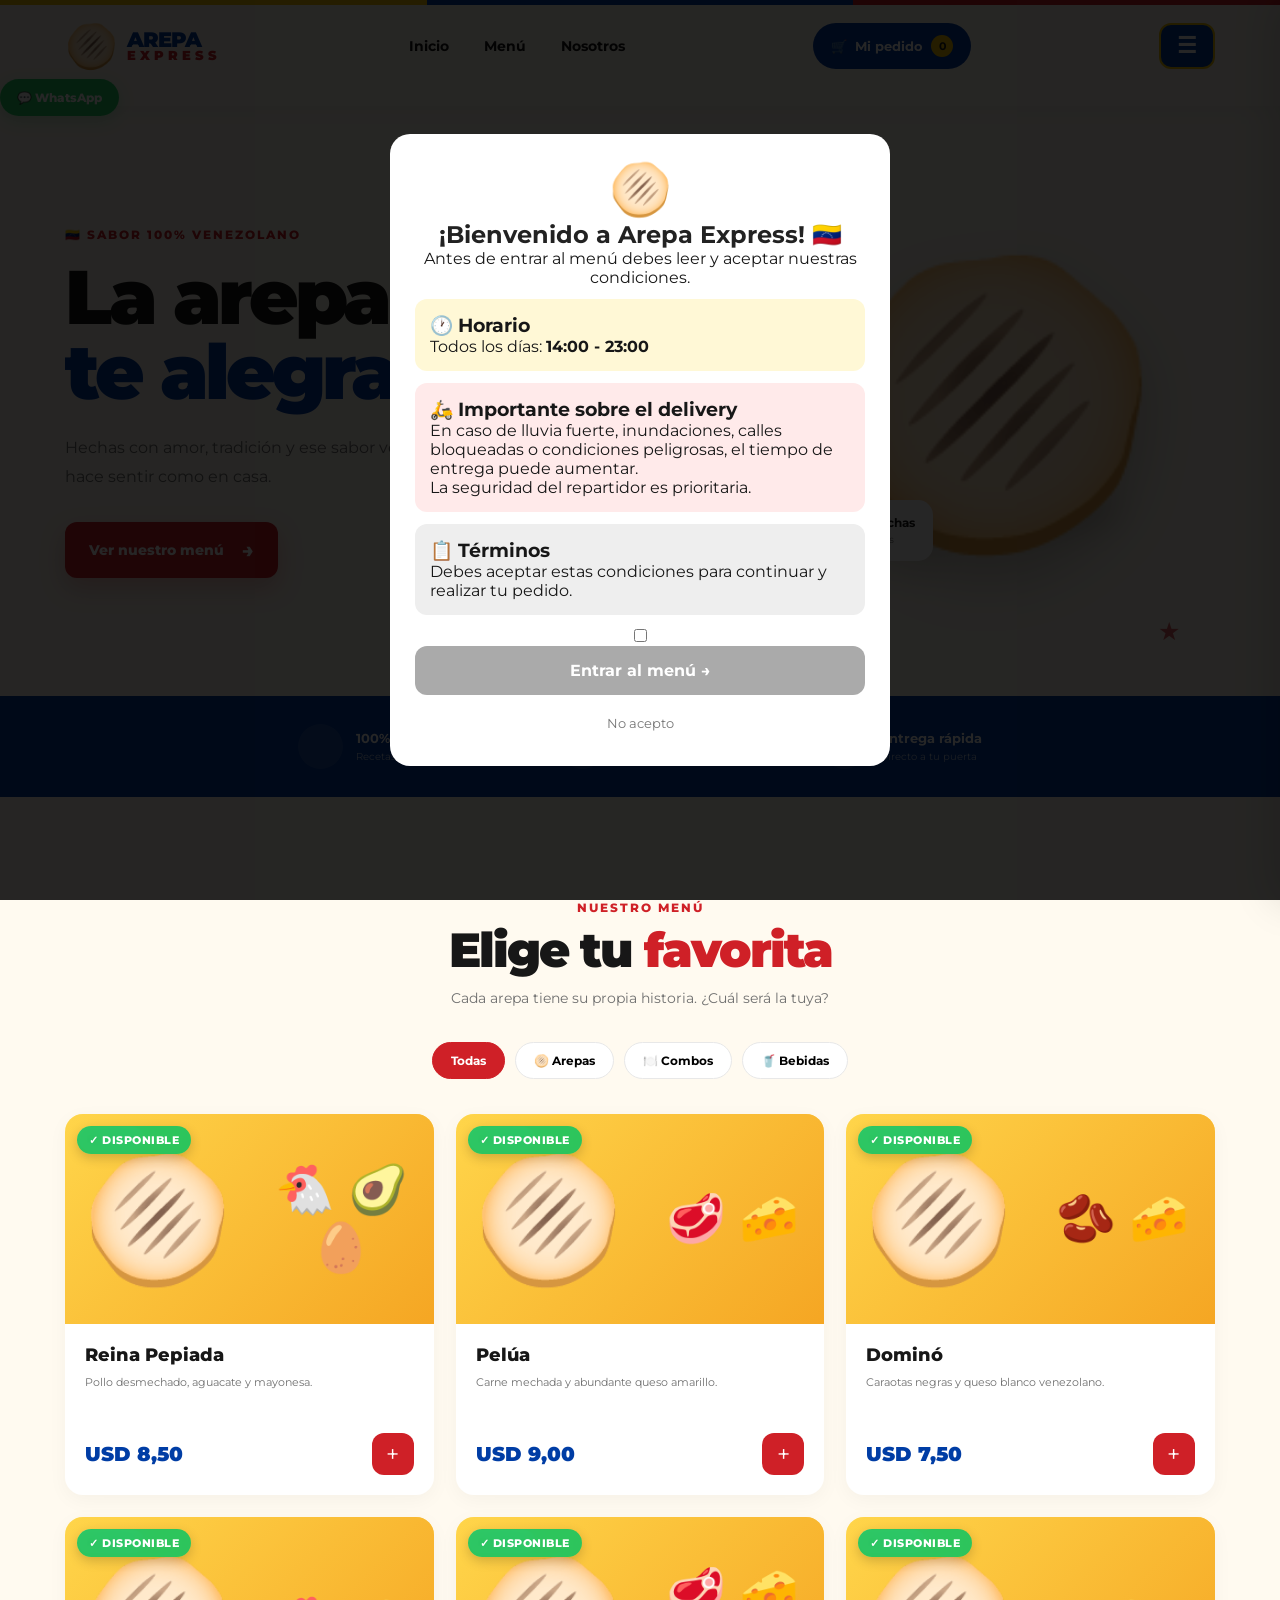
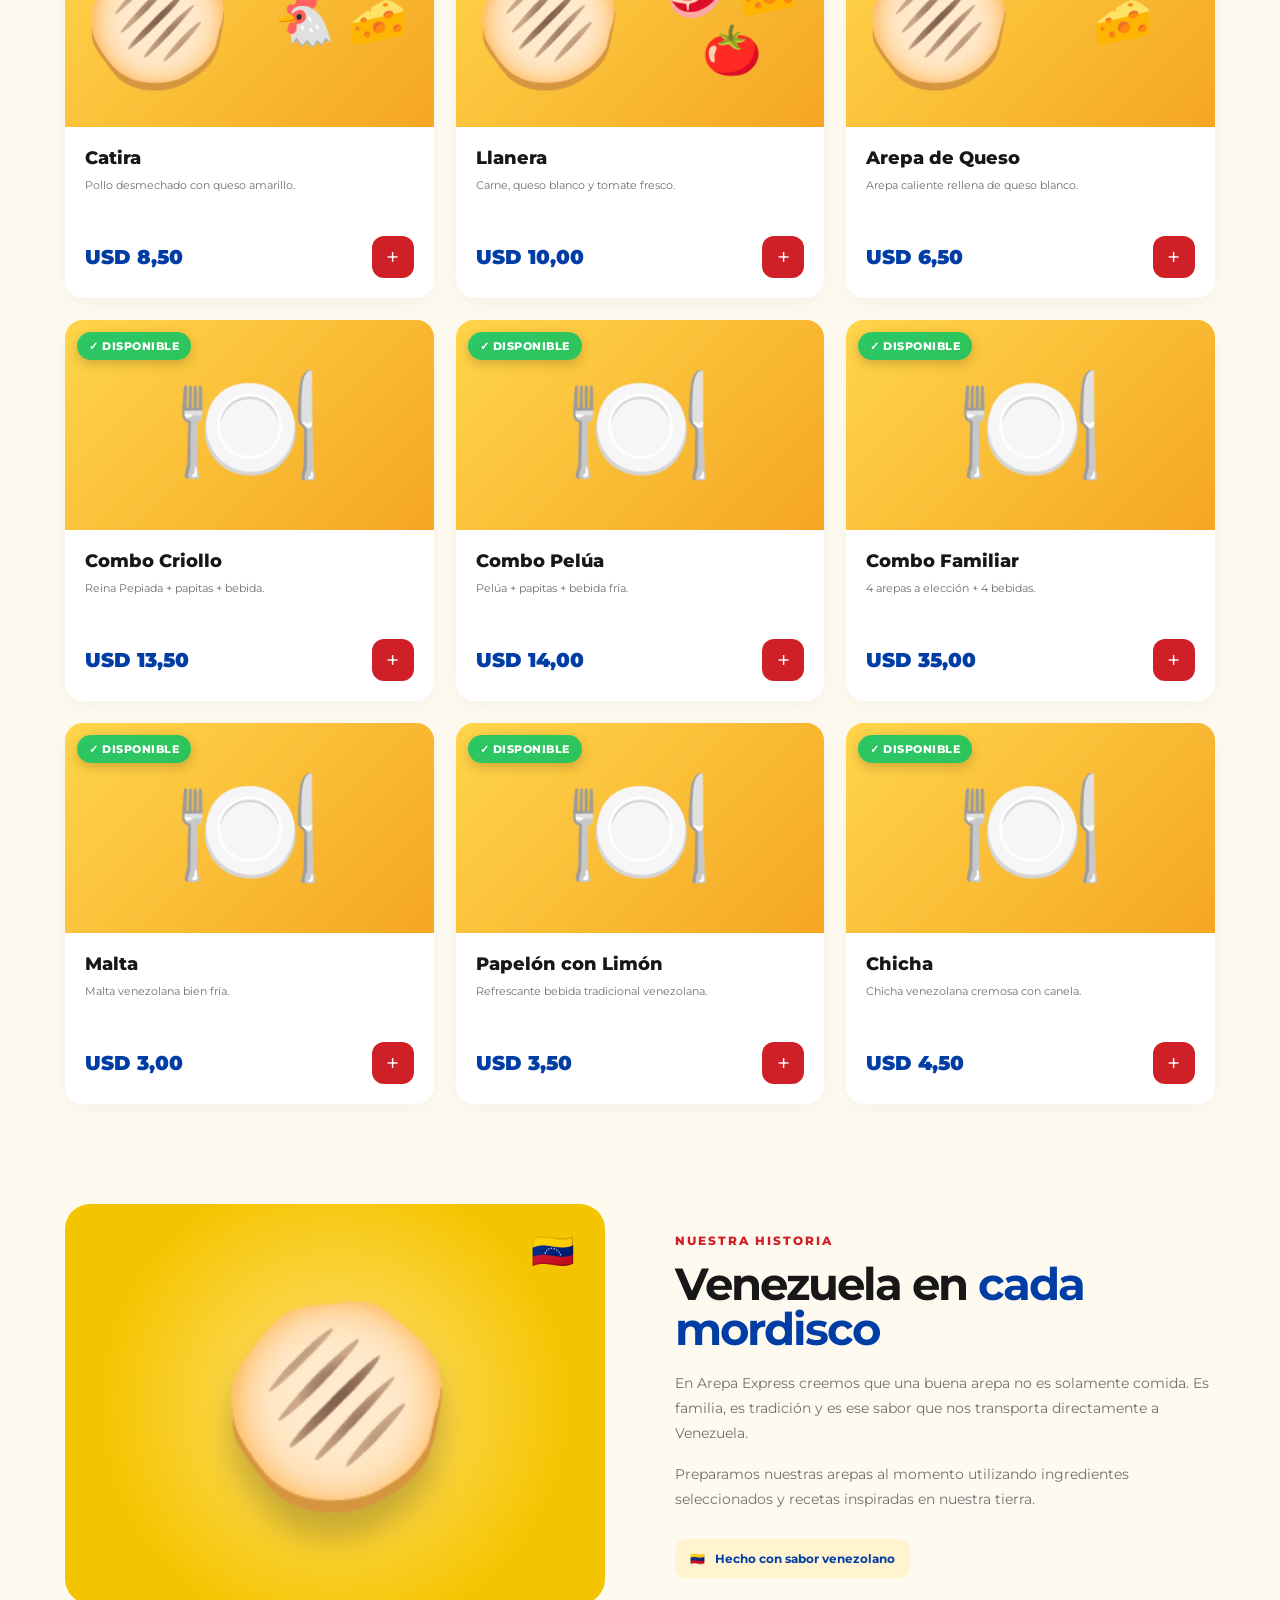
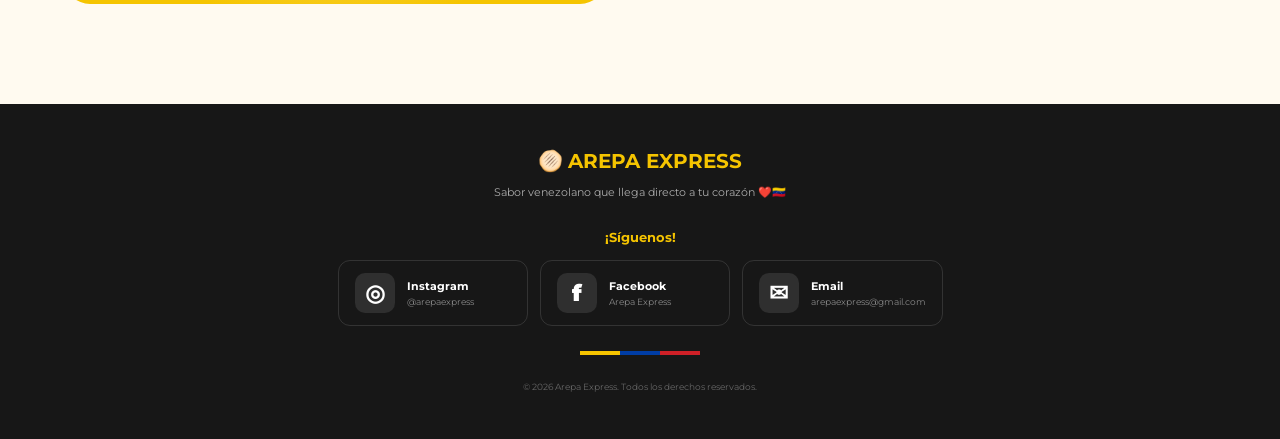
==== index.html @ 5d363986 "Add files via upload" ====
<!DOCTYPE html>
<html lang="es">
<head>
    <meta charset="UTF-8">
    <meta name="viewport" content="width=device-width, initial-scale=1.0">
    <meta name="description" content="Arepa Express - Sabor venezolano en cada mordisco">
    <title>Arepa Express | Sabor Venezolano</title>

    <link rel="preconnect" href="https://fonts.googleapis.com">
    <link rel="preconnect" href="https://fonts.gstatic.com" crossorigin>
    <link href="https://fonts.googleapis.com/css2?family=Montserrat:wght@400;500;600;700;800;900&display=swap" rel="stylesheet">

    <link rel="stylesheet" href="style.css">
</head>

<body>


<!-- AVISO INICIAL -->
<div id="termsOverlay" class="terms-overlay">

    <div class="terms-modal">

        <div class="terms-icon">🫓</div>

        <h2>¡Bienvenido a Arepa Express! 🇻🇪</h2>

        <p>
            Antes de entrar al menú debes leer y aceptar
            nuestras condiciones.
        </p>

        <div class="business-hours">
            <h3>🕐 Horario</h3>
            <p>Todos los días: <strong>14:00 - 23:00</strong></p>
        </div>

        <div class="delivery-warning">
            <h3>🛵 Importante sobre el delivery</h3>

            <p>
                En caso de lluvia fuerte, inundaciones,
                calles bloqueadas o condiciones peligrosas,
                el tiempo de entrega puede aumentar.
            </p>

            <p>
                La seguridad del repartidor es prioritaria.
            </p>
        </div>

        <div class="terms-box">
            <h3>📋 Términos</h3>

            <p>
                Debes aceptar estas condiciones para
                continuar y realizar tu pedido.
            </p>
        </div>

        <input
    type="checkbox"
    id="acceptTerms"
    onchange="activarEntrada()"
>

<button
    type="button"
    id="enterMenuButton"
    disabled
    onclick="entrarAlMenu()"
>
    Entrar al menú →
</button>

<button
    type="button"
    id="rejectTermsButton"
    onclick="noAceptar()"
>
    No acepto
</button>

    </div>

</div>


    <!-- ================= HEADER ================= -->
    <header class="header">

        <div class="flag-stripe">
            <span class="yellow"></span>
            <span class="blue"></span>
            <span class="red"></span>
        </div>

        <nav class="navbar">

            <a href="#" class="logo">
                <div class="logo-arepa">🫓</div>
                <div>
                    <span class="logo-main">AREPA</span>
                    <span class="logo-sub">EXPRESS</span>
                </div>
            </a>

            <div class="nav-links">
                <a href="#inicio">Inicio</a>
                <a href="#menu">Menú</a>
                <a href="#nosotros">Nosotros</a>
            </div>

            <button class="cart-button" id="openCart">
                🛒
                <span>Mi pedido</span>
                <b id="cartCount">0</b>
            </button>
            
            <!-- MINI MENÚ LATERAL SIN JAVASCRIPT -->

<input type="checkbox" id="activarMenu" class="activar-menu">

<label for="activarMenu" class="boton-menu-css">
    ☰
</label>

<label for="activarMenu" class="fondo-menu-css"></label>

<aside class="menu-lateral-css">

    <label for="activarMenu" class="cerrar-menu-css">
        ✕
    </label>

    <h2>Menú</h2>

    <a href="admin.html">administrador</a>
    <a href="#menu">Menú</a>
    <a href="#nosotros">Nosotros</a>

    <input type="checkbox" id="modoOscuro" class="checkbox-tema">

<label for="modoOscuro" class="boton-tema">
    <span class="texto-oscuro">🌙 Modo oscuro</span>
    <span class="texto-claro">☀️ Modo claro</span>
</label>

</aside>

        </nav>

        <a
    href="https://wa.me/584121234567"
    class="header-whatsapp"
    target="_blank"
    rel="noopener noreferrer"
    aria-label="WhatsApp de Arepa Express"
>
    💬 WhatsApp
</a>
    </header>


    <!-- ================= HERO ================= -->
    <main>

        <section class="hero" id="inicio">

            <div class="hero-decoration star-one">★</div>
            <div class="hero-decoration star-two">★</div>

            <div class="hero-content">

                <span class="hero-tag">🇻🇪 SABOR 100% VENEZOLANO</span>

                <h1>
                    La arepa que
                    <span>te alegra el día</span>
                </h1>

                <p>
                    Hechas con amor, tradición y ese sabor venezolano
                    que nos hace sentir como en casa.
                </p>

                <a href="#menu" class="primary-button">
                    Ver nuestro menú
                    <span>→</span>
                </a>

            </div>

            <div class="hero-arepa">
                <div class="arepa-shadow"></div>
                <div class="big-arepa">🫓</div>

                <div class="floating-card">
                    <span>🔥</span>
                    <div>
                        <strong>Recién hechas</strong>
                        <small>Todos los días</small>
                    </div>
                </div>
            </div>

        </section>


        <!-- ================= FEATURES ================= -->
        <section class="features">

            <div class="feature">
                <div class="feature-icon"></div>
                <div>
                    <strong>100% Venezolanas</strong>
                    <span>Recetas tradicionales</span>
                </div>
            </div>

            <div class="feature">
                <div class="feature-icon">🔥</div>
                <div>
                    <strong>Siempre frescas</strong>
                    <span>Preparadas al momento</span>
                </div>
            </div>

            <div class="feature">
                <div class="feature-icon">🚀</div>
                <div>
                    <strong>Entrega rápida</strong>
                    <span>Directo a tu puerta</span>
                </div>
            </div>

        </section>


        <!-- ================= MENU ================= -->
        <section class="menu-section" id="menu">

            <div class="section-heading">

                <span class="section-tag">NUESTRO MENÚ</span>

                <h2>
                    Elige tu
                    <span>favorita</span>
                </h2>

                <p>
                    Cada arepa tiene su propia historia.
                    ¿Cuál será la tuya?
                </p>

            </div>

            <div class="category-buttons">
                <button class="category active" data-category="todos">
                    Todas
                </button>

                <button class="category" data-category="arepas">
                    🫓 Arepas
                </button>

                <button class="category" data-category="combos">
                    🍽️ Combos
                </button>

                <button class="category" data-category="bebidas">
                    🥤 Bebidas
                </button>
            </div>

            <div class="products-grid" id="productsGrid">
                <!-- Los productos se generan desde JavaScript -->
            </div>

        </section>


        <!-- ================= NOSOTROS ================= -->
        <section class="about" id="nosotros">

            <div class="about-image">
                <div class="about-emoji">🫓</div>
            </div>

            <div class="about-content">

                <span class="section-tag">NUESTRA HISTORIA</span>

                <h2>
                    Venezuela en
                    <span>cada mordisco</span>
                </h2>

                <p>
                    En Arepa Express creemos que una buena arepa no es
                    solamente comida. Es familia, es tradición y es ese
                    sabor que nos transporta directamente a Venezuela.
                </p>

                <p>
                    Preparamos nuestras arepas al momento utilizando
                    ingredientes seleccionados y recetas inspiradas
                    en nuestra tierra.
                </p>

                <div class="venezuela-badge">
                    🇻🇪
                    <strong>Hecho con sabor venezolano</strong>
                </div>

            </div>

        </section>

    </main>


    <!-- ================= CART OVERLAY ================= -->
    <div class="cart-overlay" id="cartOverlay"></div>

    <!-- ================= CART ================= -->
    <aside class="cart" id="cart">

        <div class="cart-header">

            <div>
                <span class="cart-small">TU PEDIDO</span>
                <h3>Mi carrito 🛒</h3>
            </div>

            <button id="closeCart" class="close-cart">×</button>

        </div>

        <div class="cart-items" id="cartItems">

            <div class="empty-cart">
                <div>🫓</div>
                <h4>Tu carrito está vacío</h4>
                <p>¡Agrega una deliciosa arepa!</p>
            </div>

        </div>

        <div class="cart-footer">

            <div class="subtotal">
                <span>Subtotal</span>
                <strong id="cartTotal">$0.00</strong>
            </div>

            <div class="delivery-note">
                🚴 El costo de delivery se calcula al confirmar el pedido.
            </div>

            <button class="checkout-button" id="checkoutButton">
                Pedir por WhatsApp
                <span>→</span>
            </button>

        </div>

    </aside>


    <!-- ================= CHECKOUT MODAL ================= -->
    <div class="modal-overlay" id="checkoutModal">

        <div class="checkout-modal">

            <button class="modal-close" id="closeModal">×</button>

            <div class="modal-header">
                <span>🇻🇪</span>
                <h3>Finalizar pedido</h3>
                <p>Cuéntanos dónde llevar tus arepas</p>
            </div>

            <form id="checkoutForm">

                <label for="customerName">
                    Nombre
                </label>

                <input
                    type="text"
                    id="customerName"
                    placeholder="Tu nombre"
                    required
                >

                <label for="customerPhone">
                    Teléfono
                </label>

                <input
                    type="tel"
                    id="customerPhone"
                    placeholder="Ej: 0412 123 4567"
                    required
                >

                <label for="customerAddress">
                    Dirección
                </label>

                <textarea
                    id="customerAddress"
                    placeholder="Dirección de entrega"
                    rows="3"
                    required
                ></textarea>

                <label for="paymentMethod">
                    Método de pago
                </label>

                <select id="paymentMethod" required>
                    <option value="">Selecciona una opción</option>
                    <option value="Efectivo">💵 Efectivo</option>
                    <option value="Transferencia">🏦 Transferencia</option>
                    <option value="Pago móvil">📱 Pago móvil</option>
                </select>

                <div class="checkout-total">
                    <span>Total del pedido</span>
                    <strong id="modalTotal">$0.00</strong>
                </div>

                <button type="submit" class="confirm-button">
                    Confirmar pedido por WhatsApp
                    <span>✓</span>
                </button>

            </form>

        </div>

    </div>

<!-- ================= FOOTER ================= -->
<footer>

    <div class="footer-logo">
        🫓 <strong>AREPA EXPRESS</strong>
    </div>

    <p>
        Sabor venezolano que llega directo a tu corazón ❤️🇻🇪
    </p>


    <!-- REDES SOCIALES -->
    <div class="social-section">

        <h4>¡Síguenos!</h4>

        <div class="social-links">

            <!-- Instagram -->
            <a
                href="https://www.instagram.com/arepaexpress"
                target="_blank"
                rel="noopener noreferrer"
                class="social instagram"
                aria-label="Instagram de Arepa Express"
            >
                <span>◎</span>
                <div>
                    <strong>Instagram</strong>
                    <small>@arepaexpress</small>
                </div>
            </a>


            <!-- Facebook -->
            <a
                href="https://www.facebook.com/arepaexpress"
                target="_blank"
                rel="noopener noreferrer"
                class="social facebook"
                aria-label="Facebook de Arepa Express"
            >
                <span>f</span>
                <div>
                    <strong>Facebook</strong>
                    <small>Arepa Express</small>
                </div>
            </a>


            <!-- Gmail -->
            <a
                href="mailto:arepaexpress@gmail.com"
                class="social gmail"
                aria-label="Enviar correo a Arepa Express"
            >
                <span>✉</span>
                <div>
                    <strong>Email</strong>
                    <small>arepaexpress@gmail.com</small>
                </div>
            </a>

        </div>

    </div>


    <div class="footer-flag">
        <span></span>
        <span></span>
        <span></span>
    </div>

    <small>
        © 2026 Arepa Express. Todos los derechos reservados.
    </small>

</footer>
    


    <script src="script.js"></script>


    <!-- ================= MENSAJE DE GRACIAS ================= -->

<div class="thank-you-overlay" id="thankYouOverlay">

    <div class="thank-you-card">

        <div class="thank-you-flag">
            <span></span>
            <span></span>
            <span></span>
        </div>

        <div class="thank-you-arepa">
            🫓
        </div>

        <div class="thank-you-emoji">
            🇻🇪
        </div>

        <h2>
            ¡Gracias por tu compra!
        </h2>

        <p class="thank-you-main">
            Tu pedido de <strong>Arepa Express</strong>
            ha sido recibido.
        </p>

        <p class="thank-you-vzla">
            ❤️ ¡Disfruta el auténtico
            <strong>sabor venezolano</strong>! 💛💙❤️
        </p>

        <div class="thank-you-message">
            Hecho con cariño, tradición<br>
            y mucho sabor venezolano.
        </div>

        <button
            class="thank-you-button"
            id="closeThankYou"
        >
            ¡Buen provecho! 🫓
        </button>

    </div>

</div>

</body>
</html>
---- style.css ----
/* =========================================
   AREPA EXPRESS
   ESTILO VENEZOLANO
========================================= */

:root {
    --yellow: #f5c400;
    --yellow-light: #ffe27a;
    --blue: #003da5;
    --blue-dark: #00266d;
    --red: #cf2027;
    --cream: #fffaf0;
    --white: #ffffff;
    --dark: #171717;
    --gray: #707070;
    --light-gray: #f5f5f5;
    --border: #e8e8e8;
    --shadow: 0 15px 40px rgba(0, 0, 0, 0.09);
    --radius: 18px;
}


/* =========================================
   RESET
========================================= */

* {
    margin: 0;
    padding: 0;
    box-sizing: border-box;
}

html {
    scroll-behavior: smooth;
}

body {
    font-family: "Montserrat", sans-serif;
    background: var(--cream);
    color: var(--dark);
    overflow-x: hidden;
}

button,
input,
textarea,
select {
    font-family: inherit;
}

button {
    cursor: pointer;
}

a {
    text-decoration: none;
    color: inherit;
}


/* =========================================
   FLAG STRIPE
========================================= */

.flag-stripe {
    height: 5px;
    display: flex;
}

.flag-stripe span {
    flex: 1;
}

.flag-stripe .yellow {
    background: var(--yellow);
}

.flag-stripe .blue {
    background: var(--blue);
}

.flag-stripe .red {
    background: var(--red);
}


/* =========================================
   HEADER
========================================= */

.header {
    background: rgba(255, 250, 240, 0.97);
    position: sticky;
    top: 0;
    z-index: 100;
    box-shadow: 0 3px 20px rgba(0, 0, 0, 0.05);
}

.navbar {
    max-width: 1200px;
    height: 82px;
    margin: auto;
    padding: 0 25px;

    display: flex;
    align-items: center;
    justify-content: space-between;
}

.logo {
    display: flex;
    align-items: center;
    gap: 10px;
}

.logo-arepa {
    font-size: 42px;
}

.logo-main,
.logo-sub {
    display: block;
    line-height: 0.9;
}

.logo-main {
    font-size: 21px;
    font-weight: 900;
    color: var(--blue);
    letter-spacing: -1px;
}

.logo-sub {
    font-size: 13px;
    font-weight: 900;
    color: var(--red);
    letter-spacing: 4px;
}

.nav-links {
    display: flex;
    gap: 35px;
    font-size: 14px;
    font-weight: 700;
}

.nav-links a {
    transition: 0.2s;
}

.nav-links a:hover {
    color: var(--red);
}

.cart-button {
    border: none;
    background: var(--blue);
    color: white;

    display: flex;
    align-items: center;
    gap: 8px;

    padding: 12px 18px;
    border-radius: 50px;

    font-weight: 700;
    font-size: 13px;

    transition: 0.2s;
}

.cart-button:hover {
    background: var(--blue-dark);
    transform: translateY(-2px);
}

.cart-button b {
    background: var(--yellow);
    color: var(--dark);

    width: 22px;
    height: 22px;

    display: grid;
    place-items: center;

    border-radius: 50%;
    font-size: 11px;
}


/* =========================================
   HERO
========================================= */

.hero {
    min-height: 570px;
    max-width: 1200px;
    margin: auto;
    padding: 70px 25px;

    display: flex;
    align-items: center;
    justify-content: space-between;

    position: relative;
}

.hero-content {
    max-width: 580px;
    z-index: 2;
}

.hero-tag,
.section-tag {
    color: var(--red);
    font-weight: 800;
    font-size: 12px;
    letter-spacing: 2px;
}

.hero h1 {
    margin-top: 17px;

    font-size: clamp(45px, 6vw, 76px);
    line-height: 0.98;
    letter-spacing: -4px;
    font-weight: 900;
}

.hero h1 span {
    color: var(--blue);
    display: block;
}

.hero p {
    max-width: 500px;
    margin: 25px 0 30px;

    color: var(--gray);
    line-height: 1.8;
    font-size: 16px;
}

.primary-button {
    display: inline-flex;
    align-items: center;
    gap: 18px;

    background: var(--red);
    color: white;

    padding: 16px 24px;
    border-radius: 12px;

    font-weight: 800;
    font-size: 14px;

    box-shadow: 0 10px 25px rgba(207, 32, 39, 0.25);

    transition: 0.25s;
}

.primary-button:hover {
    transform: translateY(-3px);
}

.primary-button span {
    font-size: 20px;
}


/* Hero arepa */

.hero-arepa {
    width: 450px;
    height: 450px;

    display: grid;
    place-items: center;

    position: relative;
}

.big-arepa {
    font-size: 270px;
    filter: drop-shadow(0 25px 25px rgba(0, 0, 0, 0.18));
    animation: float 4s ease-in-out infinite;
}

.arepa-shadow {
    width: 260px;
    height: 40px;

    background: rgba(0, 0, 0, 0.15);
    filter: blur(15px);
    border-radius: 50%;

    position: absolute;
    bottom: 95px;
}

.floating-card {
    position: absolute;
    bottom: 65px;
    left: 0;

    background: white;
    padding: 15px 18px;

    display: flex;
    align-items: center;
    gap: 10px;

    border-radius: 15px;
    box-shadow: var(--shadow);
}

.floating-card > span {
    font-size: 25px;
}

.floating-card strong,
.floating-card small {
    display: block;
}

.floating-card strong {
    font-size: 12px;
}

.floating-card small {
    margin-top: 3px;
    color: var(--gray);
    font-size: 10px;
}

.hero-decoration {
    position: absolute;
    color: var(--yellow);
    font-size: 40px;
    opacity: 0.7;
}

.star-one {
    top: 50px;
    right: 40%;
}

.star-two {
    bottom: 50px;
    right: 5%;
    color: var(--red);
    font-size: 25px;
}

@keyframes float {
    0%, 100% {
        transform: translateY(0) rotate(-3deg);
    }

    50% {
        transform: translateY(-15px) rotate(3deg);
    }
}


/* =========================================
   FEATURES
========================================= */

.features {
    background: var(--blue);
    color: white;

    display: flex;
    justify-content: center;
    gap: 80px;

    padding: 28px 25px;
}

.feature {
    display: flex;
    align-items: center;
    gap: 13px;
}

.feature-icon {
    width: 45px;
    height: 45px;

    display: grid;
    place-items: center;

    background: rgba(255, 255, 255, 0.12);
    border-radius: 50%;

    font-size: 21px;
}

.feature strong,
.feature span {
    display: block;
}

.feature strong {
    font-size: 13px;
}

.feature span {
    font-size: 10px;
    margin-top: 4px;
    opacity: 0.7;
}


/* =========================================
   MENU
========================================= */

.menu-section {
    max-width: 1200px;
    margin: auto;
    padding: 100px 25px;
}

.section-heading {
    text-align: center;
    margin-bottom: 35px;
}

.section-heading h2 {
    margin-top: 10px;

    font-size: 48px;
    line-height: 1;
    letter-spacing: -2px;
    font-weight: 900;
}

.section-heading h2 span {
    color: var(--red);
}

.section-heading p {
    color: var(--gray);
    font-size: 14px;
    margin-top: 15px;
}

.category-buttons {
    display: flex;
    justify-content: center;
    gap: 10px;
    margin-bottom: 35px;
    flex-wrap: wrap;
}

.category {
    background: white;
    border: 1px solid var(--border);

    padding: 10px 18px;
    border-radius: 50px;

    font-size: 12px;
    font-weight: 700;

    transition: 0.2s;
}

.category:hover,
.category.active {
    background: var(--red);
    color: white;
    border-color: var(--red);
}


/* =========================================
   PRODUCTS
========================================= */

.products-grid {
    display: grid;
    grid-template-columns: repeat(3, 1fr);
    gap: 22px;
}

.product-card {
    background: white;
    border-radius: var(--radius);
    overflow: hidden;

    box-shadow: 0 5px 20px rgba(0, 0, 0, 0.04);

    transition: 0.25s;
}

.product-card:hover {
    transform: translateY(-5px);
    box-shadow: var(--shadow);
}

.product-image {
    height: 210px;

    background: linear-gradient(
        135deg,
        #fff0b0,
        #f7c92d
    );

    display: grid;
    place-items: center;

    position: relative;
}

.product-image .food-emoji {
    font-size: 115px;
    filter: drop-shadow(0 15px 10px rgba(0, 0, 0, 0.15));
}

.product-category {
    position: absolute;
    top: 13px;
    left: 13px;

    background: white;
    color: var(--blue);

    padding: 6px 9px;
    border-radius: 20px;

    font-size: 9px;
    font-weight: 800;
}

.product-info {
    padding: 20px;
}

.product-info h3 {
    font-size: 18px;
    font-weight: 800;
}

.product-info p {
    min-height: 42px;

    margin: 8px 0 17px;

    color: var(--gray);
    font-size: 11px;
    line-height: 1.6;
}

.product-bottom {
    display: flex;
    align-items: center;
    justify-content: space-between;
}

.product-price {
    color: var(--blue);
    font-size: 20px;
    font-weight: 900;
}

.add-button {
    border: none;
    background: var(--red);
    color: white;

    width: 42px;
    height: 42px;

    border-radius: 12px;

    font-size: 23px;
    font-weight: 400;

    transition: 0.2s;
}

.add-button:hover {
    background: var(--blue);
    transform: scale(1.08);
}


/* =========================================
   ABOUT
========================================= */

.about {
    max-width: 1200px;
    margin: 0 auto 100px;
    padding: 0 25px;

    display: grid;
    grid-template-columns: 1fr 1fr;
    gap: 70px;

    align-items: center;
}

.about-image {
    height: 400px;

    background:
        radial-gradient(circle at center, #ffe27a 0%, #f5c400 70%);

    border-radius: 25px;

    display: grid;
    place-items: center;

    position: relative;
    overflow: hidden;
}

.about-image::before {
    content: "🇻🇪";
    position: absolute;
    top: 25px;
    right: 30px;
    font-size: 35px;
}

.about-emoji {
    font-size: 190px;
    filter: drop-shadow(0 25px 15px rgba(0, 0, 0, 0.2));
}

.about-content h2 {
    font-size: 45px;
    line-height: 1;
    letter-spacing: -2px;
    margin: 12px 0 20px;
}

.about-content h2 span {
    color: var(--blue);
}

.about-content p {
    color: var(--gray);
    line-height: 1.8;
    font-size: 14px;
    margin-bottom: 15px;
}

.venezuela-badge {
    display: inline-flex;
    align-items: center;
    gap: 10px;

    margin-top: 12px;

    background: #fff4cf;
    padding: 12px 15px;

    border-radius: 10px;

    color: var(--blue);
    font-size: 12px;
}


/* =========================================
   CART
========================================= */

.cart-overlay {
    position: fixed;
    inset: 0;

    background: rgba(0, 0, 0, 0.5);

    z-index: 199;

    opacity: 0;
    visibility: hidden;

    transition: 0.3s;
}

.cart-overlay.active {
    opacity: 1;
    visibility: visible;
}

.cart {
    position: fixed;
    right: -430px;
    top: 0;

    width: 420px;
    max-width: 95vw;
    height: 100vh;

    background: white;

    z-index: 200;

    display: flex;
    flex-direction: column;

    transition: 0.35s ease;

    box-shadow: -15px 0 40px rgba(0, 0, 0, 0.15);
}

.cart.active {
    right: 0;
}

.cart-header {
    padding: 25px;

    display: flex;
    justify-content: space-between;
    align-items: center;

    border-bottom: 1px solid var(--border);
}

.cart-small {
    font-size: 9px;
    color: var(--red);
    font-weight: 800;
    letter-spacing: 2px;
}

.cart-header h3 {
    margin-top: 4px;
    font-size: 21px;
}

.close-cart,
.modal-close {
    border: none;
    background: var(--light-gray);

    width: 35px;
    height: 35px;

    border-radius: 50%;

    font-size: 24px;
    line-height: 1;

    transition: 0.2s;
}

.close-cart:hover,
.modal-close:hover {
    background: var(--red);
    color: white;
}

.cart-items {
    flex: 1;
    padding: 20px;
    overflow-y: auto;
}

.empty-cart {
    height: 100%;

    display: flex;
    flex-direction: column;
    justify-content: center;
    align-items: center;

    text-align: center;
}

.empty-cart > div {
    font-size: 70px;
    margin-bottom: 15px;
}

.empty-cart h4 {
    font-size: 17px;
}

.empty-cart p {
    color: var(--gray);
    font-size: 12px;
    margin-top: 7px;
}

.cart-item {
    display: flex;
    align-items: center;
    gap: 12px;

    padding: 13px 0;

    border-bottom: 1px solid var(--border);
}

.cart-item-image {
    width: 60px;
    height: 60px;

    display: grid;
    place-items: center;

    background: #fff2bc;
    border-radius: 12px;

    font-size: 32px;
}

.cart-item-info {
    flex: 1;
}

.cart-item-info h4 {
    font-size: 12px;
}

.cart-item-info strong {
    display: block;
    color: var(--blue);
    margin-top: 5px;
    font-size: 13px;
}

.quantity {
    display: flex;
    align-items: center;
    gap: 7px;

    margin-top: 7px;
}

.quantity button {
    border: none;
    background: #f1f1f1;

    width: 24px;
    height: 24px;

    border-radius: 6px;
}

.quantity span {
    font-size: 11px;
    font-weight: 700;
}

.remove-item {
    border: none;
    background: none;
    color: #aaa;
    font-size: 16px;
}

.cart-footer {
    padding: 20px;
    border-top: 1px solid var(--border);
}

.subtotal {
    display: flex;
    justify-content: space-between;
    align-items: center;

    margin-bottom: 12px;
}

.subtotal span {
    color: var(--gray);
    font-size: 12px;
}

.subtotal strong {
    color: var(--blue);
    font-size: 24px;
}

.delivery-note {
    background: #fff9e5;
    padding: 10px;

    border-radius: 8px;

    font-size: 9px;
    line-height: 1.5;
    color: var(--gray);

    margin-bottom: 13px;
}

.checkout-button,
.confirm-button {
    width: 100%;

    border: none;
    background: var(--red);
    color: white;

    padding: 15px;

    border-radius: 11px;

    font-weight: 800;
    font-size: 12px;

    display: flex;
    justify-content: center;
    align-items: center;
    gap: 10px;

    transition: 0.2s;
}

.checkout-button:hover,
.confirm-button:hover {
    background: var(--blue);
}


/* =========================================
   CHECKOUT MODAL
========================================= */

.modal-overlay {
    position: fixed;
    inset: 0;

    background: rgba(0, 0, 0, 0.6);

    z-index: 300;

    display: grid;
    place-items: center;

    padding: 20px;

    opacity: 0;
    visibility: hidden;

    transition: 0.25s;
}

.modal-overlay.active {
    opacity: 1;
    visibility: visible;
}

.checkout-modal {
    background: white;

    width: 450px;
    max-width: 100%;

    max-height: 90vh;
    overflow-y: auto;

    border-radius: 20px;

    padding: 30px;

    position: relative;

    transform: translateY(20px);
    transition: 0.25s;
}

.modal-overlay.active .checkout-modal {
    transform: translateY(0);
}

.modal-close {
    position: absolute;
    right: 20px;
    top: 20px;
}

.modal-header {
    text-align: center;
    margin-bottom: 25px;
}

.modal-header > span {
    font-size: 35px;
}

.modal-header h3 {
    font-size: 24px;
    margin-top: 7px;
}

.modal-header p {
    color: var(--gray);
    font-size: 11px;
    margin-top: 6px;
}

.checkout-modal form {
    display: flex;
    flex-direction: column;
}

.checkout-modal label {
    font-size: 11px;
    font-weight: 700;
    margin-bottom: 6px;
}

.checkout-modal input,
.checkout-modal textarea,
.checkout-modal select {
    width: 100%;

    border: 1px solid var(--border);
    outline: none;

    padding: 12px;

    border-radius: 9px;

    margin-bottom: 15px;

    font-size: 12px;

    background: #fafafa;
}

.checkout-modal input:focus,
.checkout-modal textarea:focus,
.checkout-modal select:focus {
    border-color: var(--blue);
}

.checkout-total {
    display: flex;
    justify-content: space-between;

    padding: 15px;

    margin: 3px 0 15px;

    background: #f8f8f8;

    border-radius: 10px;
}

.checkout-total span {
    font-size: 11px;
}

.checkout-total strong {
    color: var(--blue);
    font-size: 20px;
}


/* =========================================
   FOOTER
========================================= */

footer {
    background: var(--dark);
    color: white;

    text-align: center;

    padding: 45px 20px;
}

.footer-logo {
    font-size: 20px;
}

.footer-logo strong {
    color: var(--yellow);
}

footer p {
    color: #aaa;
    font-size: 11px;
    margin: 12px 0 20px;
}

.footer-flag {
    display: flex;
    height: 4px;
    max-width: 120px;
    margin: 0 auto 20px;
}

.footer-flag span {
    flex: 1;
}

.footer-flag span:nth-child(1) {
    background: var(--yellow);
}

.footer-flag span:nth-child(2) {
    background: var(--blue);
}

.footer-flag span:nth-child(3) {
    background: var(--red);
}

footer small {
    color: #666;
    font-size: 9px;
}


/* =========================================
   RESPONSIVE
========================================= */

@media (max-width: 900px) {

    .nav-links {
        display: none;
    }

    .hero {
        text-align: center;
        flex-direction: column;
        padding-top: 50px;
    }

    .hero-content {
        max-width: 650px;
    }

    .hero p {
        margin-left: auto;
        margin-right: auto;
    }

    .hero-arepa {
        width: 350px;
        height: 330px;
    }

    .big-arepa {
        font-size: 190px;
    }

    .arepa-shadow {
        bottom: 45px;
    }

    .floating-card {
        bottom: 20px;
    }

    .products-grid {
        grid-template-columns: repeat(2, 1fr);
    }

    .about {
        gap: 40px;
    }

    .features {
        gap: 30px;
    }
}


@media (max-width: 600px) {

    .navbar {
        height: 70px;
        padding: 0 15px;
    }

    .logo-arepa {
        font-size: 32px;
    }

    .logo-main {
        font-size: 17px;
    }

    .logo-sub {
        font-size: 10px;
    }

    .cart-button {
        padding: 10px 12px;
    }

    .cart-button span {
        display: none;
    }

    .hero {
        min-height: auto;
        padding: 55px 20px 35px;
    }

    .hero h1 {
        font-size: 47px;
        letter-spacing: -3px;
    }

    .hero p {
        font-size: 13px;
    }

    .hero-arepa {
        width: 280px;
        height: 260px;
    }

    .big-arepa {
        font-size: 150px;
    }

    .arepa-shadow {
        width: 170px;
        bottom: 35px;
    }

    .floating-card {
        left: 5px;
        bottom: 5px;
    }

    .features {
        flex-direction: column;
        gap: 15px;
        padding: 25px 30px;
    }

    .menu-section {
        padding: 70px 15px;
    }

    .section-heading h2 {
        font-size: 38px;
    }

    .products-grid {
        grid-template-columns: 1fr;
    }

    .product-image {
        height: 230px;
    }

    .about {
        grid-template-columns: 1fr;
        padding: 0 15px;
        margin-bottom: 70px;
    }

    .about-image {
        height: 300px;
    }

    .about-content h2 {
        font-size: 38px;
    }

    .checkout-modal {
        padding: 25px 20px;
    }

    /* =========================================
   COMENTARIOS / RESEÑAS
========================================= */

.reviews {
    background: white;
    padding: 100px 25px;
}

.reviews .section-heading {
    max-width: 700px;
    margin-left: auto;
    margin-right: auto;
}

.reviews-grid {
    max-width: 1100px;
    margin: 45px auto;

    display: grid;
    grid-template-columns: repeat(3, 1fr);
    gap: 22px;
}

.review-card {
    background: var(--cream);

    border: 1px solid var(--border);
    border-radius: 18px;

    padding: 25px;

    transition: 0.25s;
}

.review-card:hover {
    transform: translateY(-5px);
    box-shadow: var(--shadow);
}

.review-stars {
    color: var(--yellow);
    font-size: 18px;
    letter-spacing: 2px;
    margin-bottom: 15px;
}

.review-card > p {
    color: #555;
    font-size: 13px;
    line-height: 1.8;

    min-height: 90px;
}

.review-user {
    display: flex;
    align-items: center;
    gap: 10px;

    margin-top: 20px;
    padding-top: 15px;

    border-top: 1px solid var(--border);
}

.user-avatar {
    width: 40px;
    height: 40px;

    display: grid;
    place-items: center;

    border-radius: 50%;

    background: var(--blue);
    color: white;

    font-weight: 800;
}

.review-user strong,
.review-user span {
    display: block;
}

.review-user strong {
    font-size: 12px;
}

.review-user span {
    color: var(--gray);
    font-size: 9px;
    margin-top: 3px;
}


/* =========================================
   CAJA DE COMENTARIOS
========================================= */

.comment-box {
    max-width: 650px;
    margin: 50px auto 0;

    background: var(--cream);

    padding: 30px;

    border-radius: 20px;

    border: 1px solid var(--border);
}

.comment-box h3 {
    font-size: 22px;
    font-weight: 900;
}

.comment-box > p {
    color: var(--gray);
    font-size: 12px;
    margin: 7px 0 20px;
}

.comment-box form {
    display: flex;
    flex-direction: column;
    gap: 12px;
}

.comment-box input,
.comment-box select,
.comment-box textarea {
    width: 100%;

    border: 1px solid var(--border);
    outline: none;

    background: white;

    padding: 13px;

    border-radius: 10px;

    font-size: 12px;

    resize: vertical;
}

.comment-box input:focus,
.comment-box select:focus,
.comment-box textarea:focus {
    border-color: var(--blue);
}

.comment-box button {
    border: none;

    background: var(--red);
    color: white;

    padding: 14px;

    border-radius: 10px;

    font-size: 12px;
    font-weight: 800;

    transition: 0.2s;
}

.comment-box button:hover {
    background: var(--blue);
    transform: translateY(-2px);
}


/* =========================================
   WHATSAPP FLOTANTE
========================================= */

.whatsapp-float {
    position: fixed;

    right: 25px;
    bottom: 25px;

    width: 65px;
    height: 65px;

    background: #25D366;

    border-radius: 50%;

    display: grid;
    place-items: center;

    z-index: 500;

    box-shadow:
        0 8px 25px rgba(37, 211, 102, 0.4);

    transition:
        transform 0.25s,
        box-shadow 0.25s;
}

.whatsapp-float:hover {
    transform: scale(1.1);

    box-shadow:
        0 12px 35px rgba(37, 211, 102, 0.55);
}


/*
   Creamos el símbolo de WhatsApp
   sin necesitar otra imagen.
*/

.whatsapp-float span {
    width: 38px;
    height: 38px;

    border: 3px solid white;

    border-radius: 50%;

    display: grid;
    place-items: center;

    color: white;

    font-size: 25px;
    font-weight: 900;

    line-height: 1;
}


/* Mensaje que aparece al pasar el mouse */

.whatsapp-tooltip {
    position: absolute;

    right: 75px;

    white-space: nowrap;

    background: var(--dark);
    color: white;

    padding: 10px 14px;

    border-radius: 8px;

    font-size: 11px;
    font-weight: 700;

    opacity: 0;
    visibility: hidden;

    transform: translateX(10px);

    transition: 0.2s;
}

.whatsapp-float:hover .whatsapp-tooltip {
    opacity: 1;
    visibility: visible;

    transform: translateX(0);
}


/* =========================================
   RESPONSIVE COMENTARIOS
========================================= */

@media (max-width: 800px) {

    .reviews-grid {
        grid-template-columns: 1fr;
        max-width: 550px;
    }

    .review-card > p {
        min-height: auto;
    }

}


@media (max-width: 600px) {

    .reviews {
        padding: 70px 15px;
    }

    .comment-box {
        padding: 22px;
    }

    .whatsapp-float {
        right: 18px;
        bottom: 18px;

        width: 58px;
        height: 58px;
    }

    .whatsapp-float span {
        width: 34px;
        height: 34px;
    }

    .whatsapp-tooltip {
        display: none;
    }

}
}

/* =========================================
   REDES SOCIALES
========================================= */

.social-section {
    margin: 30px auto 25px;
}

.social-section h4 {
    font-size: 13px;
    margin-bottom: 15px;
    color: var(--yellow);
}

.social-links {
    display: flex;
    justify-content: center;
    align-items: center;
    gap: 12px;
    flex-wrap: wrap;
}

.social {
    min-width: 190px;

    display: flex;
    align-items: center;
    gap: 12px;

    padding: 12px 16px;

    border: 1px solid rgba(255, 255, 255, 0.12);

    border-radius: 12px;

    text-align: left;

    transition: 0.25s;
}

.social:hover {
    transform: translateY(-4px);
    background: rgba(255, 255, 255, 0.08);
}


/* Icono */

.social > span {
    width: 40px;
    height: 40px;

    display: grid;
    place-items: center;

    border-radius: 10px;

    background: rgba(255, 255, 255, 0.1);

    color: white;

    font-size: 23px;
    font-weight: 900;
}


/* Texto */

.social strong,
.social small {
    display: block;
}

.social strong {
    color: white;
    font-size: 11px;
}

.social small {
    color: #888;
    font-size: 9px;
    margin-top: 3px;
}


/* Instagram */

.social.instagram:hover > span {
    background: #E1306C;
}


/* Facebook */

.social.facebook:hover > span {
    background: #1877F2;
}


/* Gmail */

.social.gmail:hover > span {
    background: #EA4335;
}


/* =========================================
   RESPONSIVE REDES
========================================= */

@media (max-width: 650px) {

    .social-links {
        flex-direction: column;
    }

    .social {
        width: 100%;
        max-width: 280px;
    }

}

.header-whatsapp {
    background: #25D366;
    color: white;
    padding: 11px 17px;
    border-radius: 50px;
    font-size: 12px;
    font-weight: 800;
    text-decoration: none;
    box-shadow: 0 5px 15px rgba(37, 211, 102, 0.25);
    transition: 0.2s;
}

.header-whatsapp:hover {
    background: #1ebe5d;
    transform: translateY(-2px);
}

/* =========================================
   MENSAJE DE AGRADECIMIENTO
========================================= */

.thank-you-overlay {
    position: fixed;
    inset: 0;

    background: rgba(0, 0, 0, 0.65);

    z-index: 1000;

    display: grid;
    place-items: center;

    padding: 20px;

    opacity: 0;
    visibility: hidden;

    transition: 0.3s;
}

.thank-you-overlay.active {
    opacity: 1;
    visibility: visible;
}


.thank-you-card {
    width: 450px;
    max-width: 100%;

    background: var(--cream);

    border-radius: 25px;

    padding: 40px 30px;

    text-align: center;

    position: relative;

    overflow: hidden;

    box-shadow: 0 25px 70px rgba(0, 0, 0, 0.3);

    transform: scale(0.8);

    transition: 0.3s;
}

.thank-you-overlay.active .thank-you-card {
    transform: scale(1);
}


/* Bandera */

.thank-you-flag {
    position: absolute;

    top: 0;
    left: 0;

    width: 100%;
    height: 6px;

    display: flex;
}

.thank-you-flag span {
    flex: 1;
}

.thank-you-flag span:nth-child(1) {
    background: var(--yellow);
}

.thank-you-flag span:nth-child(2) {
    background: var(--blue);
}

.thank-you-flag span:nth-child(3) {
    background: var(--red);
}


/* Arepa */

.thank-you-arepa {
    font-size: 90px;

    margin-top: 15px;

    animation: thankYouFloat 2s ease-in-out infinite;
}

@keyframes thankYouFloat {

    0%, 100% {
        transform: translateY(0) rotate(-3deg);
    }

    50% {
        transform: translateY(-8px) rotate(3deg);
    }

}


/* Bandera */

.thank-you-emoji {
    font-size: 32px;

    margin-top: 5px;
}


/* Título */

.thank-you-card h2 {
    color: var(--blue);

    font-size: 30px;

    line-height: 1.1;

    font-weight: 900;

    margin-top: 10px;
}


/* Texto */

.thank-you-main {
    color: var(--gray);

    font-size: 13px;

    line-height: 1.7;

    margin-top: 12px;
}

.thank-you-main strong {
    color: var(--red);
}


/* Sabor venezolano */

.thank-you-vzla {
    background: #fff1bd;

    color: #555;

    border-radius: 12px;

    padding: 14px;

    margin-top: 20px;

    font-size: 13px;

    line-height: 1.6;
}

.thank-you-vzla strong {
    color: var(--blue);
}


/* Mensaje */

.thank-you-message {
    color: var(--gray);

    font-size: 10px;

    line-height: 1.6;

    margin-top: 18px;
}


/* Botón */

.thank-you-button {
    width: 100%;

    border: none;

    background: var(--red);

    color: white;

    padding: 15px;

    border-radius: 12px;

    margin-top: 22px;

    font-size: 12px;

    font-weight: 800;

    transition: 0.2s;
}

.thank-you-button:hover {
    background: var(--blue);

    transform: translateY(-2px);
}


/* Móvil */

@media (max-width: 500px) {

    .thank-you-card {
        padding: 35px 22px;
    }

    .thank-you-arepa {
        font-size: 75px;
    }

    .thank-you-card h2 {
        font-size: 25px;
    }

}

/* =========================================
   ESTADO DEL PRODUCTO
========================================= */

.product-image {
    position: relative;
}


/* ETIQUETA DISPONIBLE / AGOTADO */

.product-status {
    position: absolute;

    top: 12px;
    left: 12px;

    z-index: 5;

    padding: 7px 12px;

    border-radius: 30px;

    font-size: 11px;
    font-weight: 800;

    letter-spacing: 0.5px;

    backdrop-filter: blur(8px);

    box-shadow:
        0 4px 12px rgba(0, 0, 0, 0.18);

    transition: 0.3s ease;
}


/* DISPONIBLE */

.product-status.available {

    background: rgba(34, 197, 94, 0.95);

    color: white;

}


/* AGOTADO */

.product-status.unavailable {

    background: rgba(239, 68, 68, 0.95);

    color: white;

}


/* BOTÓN DESACTIVADO */

.add-button.disabled {

    background: #b8b8b8;

    color: white;

    cursor: not-allowed;

    opacity: 0.7;

}


/* EFECTO CUANDO ESTÁ AGOTADO */

.product-card:has(
    .product-status.unavailable
) {

    opacity: 0.88;

}


/* MÓVIL */

@media (max-width: 600px) {

    .product-status {

        top: 9px;
        left: 9px;

        padding: 6px 10px;

        font-size: 10px;

    }

}

/* =========================================
   PANTALLA DE BIENVENIDA
========================================= */

.opening-screen {

    position: fixed;

    inset: 0;

    z-index: 99999;

    display: flex;

    align-items: center;

    justify-content: center;

    padding: 25px;

    background:
        linear-gradient(
            135deg,
            #111827,
            #1f2937
        );

    overflow-y: auto;

}


/* TARJETA */

.opening-card {

    width: min(560px, 100%);

    max-height: 95vh;

    overflow-y: auto;

    padding: 35px;

    background: white;

    border-radius: 28px;

    text-align: center;

    box-shadow:
        0 25px 70px rgba(0, 0, 0, 0.35);

    animation:
        openingCardIn 0.5s ease;

}


@keyframes openingCardIn {

    from {

        opacity: 0;

        transform:
            translateY(25px)
            scale(0.96);

    }

    to {

        opacity: 1;

        transform:
            translateY(0)
            scale(1);

    }

}


/* BANDERA */

.opening-flag {

    display: flex;

    height: 6px;

    width: 120px;

    margin: 0 auto 22px;

    border-radius: 20px;

    overflow: hidden;

}


.opening-flag span {

    flex: 1;

}


.flag-yellow {

    background: #f9d616;

}


.flag-blue {

    background: #174ea6;

}


.flag-red {

    background: #cf2027;

}


/* LOGO */

.opening-logo {

    width: 75px;

    height: 75px;

    margin: 0 auto 12px;

    display: flex;

    align-items: center;

    justify-content: center;

    font-size: 43px;

    background: #fff7df;

    border-radius: 50%;

    box-shadow:
        0 8px 20px rgba(0, 0, 0, 0.12);

}


.opening-tag {

    display: inline-block;

    font-size: 12px;

    font-weight: 800;

    letter-spacing: 1px;

    color: #d89b00;

}


.opening-card h1 {

    margin: 8px 0 5px;

    font-size: 32px;

    color: #222;

}


.opening-description {

    margin: 0 0 20px;

    color: #666;

}


/* ESTADO */

.opening-status {

    display: inline-block;

    padding: 10px 18px;

    border-radius: 30px;

    font-size: 14px;

    font-weight: 800;

    margin-bottom: 18px;

}


.opening-status.open {

    color: #166534;

    background: #dcfce7;

}


.opening-status.closed {

    color: #991b1b;

    background: #fee2e2;

}


/* HORARIO */

.opening-hours {

    padding: 18px;

    margin-bottom: 15px;

    border-radius: 18px;

    background: #f8f8f8;

    border: 1px solid #eeeeee;

}


.opening-hours h3 {

    margin: 0 0 8px;

    font-size: 16px;

    color: #222;

}


.opening-hours p {

    margin: 4px;

    color: #555;

}


.opening-hours p:last-child {

    font-size: 20px;

    font-weight: 800;

    color: #222;

}


/* MENSAJE */

.opening-message {

    margin-bottom: 18px;

    padding: 12px 15px;

    border-radius: 14px;

    background: #fff8df;

    color: #765500;

    font-size: 14px;

    font-weight: 600;

}


/* POLÍTICAS */

.delivery-policies {

    text-align: left;

    padding: 20px;

    margin-bottom: 20px;

    border-radius: 20px;

    background: #f7f7f7;

}


.delivery-policies h3 {

    margin: 0 0 15px;

    text-align: center;

    font-size: 17px;

    color: #222;

}


.policy {

    display: flex;

    gap: 12px;

    align-items: flex-start;

    margin-bottom: 13px;

}


.policy:last-child {

    margin-bottom: 0;

}


.policy > span {

    flex-shrink: 0;

    width: 34px;

    height: 34px;

    display: flex;

    align-items: center;

    justify-content: center;

    background: white;

    border-radius: 50%;

    font-size: 18px;

}


.policy p {

    margin: 0;

    font-size: 12px;

    line-height: 1.5;

    color: #555;

}


/* BOTÓN */

.enter-menu-button {

    width: 100%;

    padding: 15px 20px;

    border: none;

    border-radius: 15px;

    background:
        linear-gradient(
            135deg,
            #f2c300,
            #e5a900
        );

    color: #1f1f1f;

    font-size: 16px;

    font-weight: 800;

    cursor: pointer;

    box-shadow:
        0 8px 20px rgba(229, 169, 0, 0.25);

    transition:
        transform 0.2s ease,
        box-shadow 0.2s ease;

}


.enter-menu-button:hover {

    transform: translateY(-2px);

    box-shadow:
        0 12px 25px rgba(229, 169, 0, 0.35);

}


/* =========================================
   MÓVIL
========================================= */

@media (max-width: 600px) {

    .opening-screen {

        padding: 15px;

        align-items: flex-start;

    }


    .opening-card {

        margin: 10px 0;

        padding: 25px 18px;

        border-radius: 23px;

    }


    .opening-card h1 {

        font-size: 27px;

    }


    .opening-logo {

        width: 65px;

        height: 65px;

        font-size: 36px;

    }


    .delivery-policies {

        padding: 15px;

    }

}

/* =========================================
   PANTALLA DE HORARIO
========================================= */

.opening-screen {
    position: fixed;
    inset: 0;
    z-index: 99999;

    display: flex;
    align-items: center;
    justify-content: center;

    padding: 20px;

    background:
        linear-gradient(
            135deg,
            #fff8e1,
            #fff3cd
        );

    overflow-y: auto;
}


.opening-card {

    width: min(500px, 100%);

    padding: 35px 30px;

    text-align: center;

    background: white;

    border-radius: 28px;

    box-shadow:
        0 20px 60px rgba(0,0,0,.20);

    border-top: 7px solid #f4c400;

    animation: openingAppear .5s ease;

}


@keyframes openingAppear {

    from {
        opacity: 0;
        transform: translateY(25px) scale(.96);
    }

    to {
        opacity: 1;
        transform: translateY(0) scale(1);
    }

}


.opening-logo {

    font-size: 65px;

    margin-bottom: 8px;
}


.opening-tag {

    display: inline-block;

    font-size: 13px;

    font-weight: 800;

    letter-spacing: 1px;

    color: #d71920;

    margin-bottom: 10px;
}


.opening-card h1 {

    margin: 5px 0 15px;

    font-size: 36px;

    font-weight: 900;

    color: #222;
}


.opening-status {

    margin: 0 auto 12px;

    font-size: 22px;

    font-weight: 800;
}


.opening-status.open {

    color: #159447;
}


.opening-status.closed {

    color: #d71920;
}


.opening-message {

    color: #555;

    line-height: 1.6;

    margin-bottom: 22px;
}


.opening-hours {

    display: flex;

    flex-direction: column;

    gap: 5px;

    padding: 18px;

    margin-bottom: 18px;

    border-radius: 18px;

    background: #fff8df;
}


.opening-hours strong {

    font-size: 17px;

    color: #222;

}


.opening-hours span {

    color: #555;

}


.delivery-policy {

    text-align: left;

    padding: 16px;

    margin-bottom: 22px;

    border-radius: 16px;

    background: #f5f5f5;

    border-left: 4px solid #d71920;
}


.delivery-policy strong {

    display: block;

    margin-bottom: 6px;

    color: #222;
}


.delivery-policy p {

    margin: 0;

    font-size: 13px;

    line-height: 1.5;

    color: #666;
}


.enter-menu-button {

    width: 100%;

    padding: 16px 22px;

    border: none;

    border-radius: 14px;

    background: #d71920;

    color: white;

    font-size: 17px;

    font-weight: 800;

    cursor: pointer;

    transition: .25s;
}


.enter-menu-button:hover {

    transform: translateY(-2px);

    box-shadow:
        0 8px 20px rgba(215,25,32,.25);
}

.opening-screen.closing {
    opacity: 0;
    transition: opacity .3s ease;
}

/* =========================================
   AVISO INICIAL
========================================= */

.terms-overlay {
    position: fixed;
    top: 0;
    left: 0;
    width: 100%;
    height: 100%;

    background: rgba(0, 0, 0, 0.85);

    display: flex;
    justify-content: center;
    align-items: center;

    padding: 20px;

    box-sizing: border-box;

    z-index: 999999;
}

.terms-modal {
    width: 100%;
    max-width: 500px;

    max-height: 90vh;
    overflow-y: auto;

    background: white;

    padding: 25px;

    border-radius: 20px;

    box-sizing: border-box;

    text-align: center;
}

.terms-icon {
    font-size: 50px;
}

.terms-modal h2 {
    color: #222;
}

.business-hours,
.delivery-warning,
.terms-box {
    text-align: left;

    padding: 15px;

    margin: 12px 0;

    border-radius: 12px;
}

.business-hours {
    background: #fff8d6;
}

.delivery-warning {
    background: #ffeaea;
}

.terms-box {
    background: #eeeeee;
}

.business-hours h3,
.delivery-warning h3,
.terms-box h3 {
    margin-top: 0;
}

.terms-check {
    display: flex;

    align-items: center;
    justify-content: center;

    gap: 10px;

    margin: 20px 0;

    cursor: pointer;

    font-weight: bold;
}

.terms-check input {
    width: 20px;
    height: 20px;

    cursor: pointer;
}


/* BOTÓN DESACTIVADO */

#enterMenuButton {

    width: 100%;

    padding: 15px;

    border: none;

    border-radius: 12px;

    background: #aaa;

    color: white;

    font-size: 16px;

    font-weight: bold;

    cursor: not-allowed;
}


/* BOTÓN ACTIVADO */

#enterMenuButton.enabled {

    background: #003893;

    cursor: pointer;

    box-shadow: 0 5px 20px rgba(0, 56, 147, 0.4);
}

#enterMenuButton.enabled:hover {

    background: #00286b;

    transform: translateY(-2px);
}


#rejectTermsButton {

    width: 100%;

    margin-top: 10px;

    padding: 10px;

    border: none;

    background: transparent;

    color: #777;

    cursor: pointer;
}

#termsMessage {

    min-height: 20px;

    color: #d00000;

    font-weight: bold;
}

/* =========================================
   AREPA DE RESPALDO SIN IMAGEN
========================================= */

.image-fallback {
    position: relative;
    width: 100%;
    height: 100%;

    display: flex;
    align-items: center;
    justify-content: center;

    overflow: hidden;

    background: linear-gradient(
        135deg,
        #ffd54a,
        #f5a623
    );
}


/* AREPA */

.fallback-arepa {
    font-size: 7.5rem;
    text-align: center;
    width: 100%;
    display: flex;
    justify-content: center;
    align-items: center;
}

/* =========================================
   INGREDIENTES CON EMOJIS
========================================= */

.floating-ingredients {
    font-size: 3rem;
    text-align: center;
    width: 100%;
    display: flex;
    justify-content: center;
    align-items: center;
    gap: 8px;
    line-height: 1.2;
}

/* MOVIMIENTO DE LA AREPA */

@keyframes arepaFlotando {

    0% {
        transform: translateY(0);
    }

    50% {
        transform: translateY(-8px);
    }

    100% {
        transform: translateY(0);
    }

}


/* MOVIMIENTO DE LOS INGREDIENTES */

@keyframes ingredientesFlotando {

    0% {
        transform: translateY(0);
    }

    50% {
        transform: translateY(-5px);
    }

    100% {
        transform: translateY(0);
    }

}


/* =========================================
   MINI MENÚ LATERAL SIN JAVASCRIPT
========================================= */

.activar-menu {
    display: none;
}

.boton-menu-css {
    position: fixed;
    top: 25px;
    right: 25px;
    z-index: 99999;

    width: 64px;
    height: 64px;

    display: flex;
    align-items: center;
    justify-content: center;

    background: #003da5;
    color: white;

    border: 4px solid #f5c400;
    border-radius: 50%;

    font-size: 35px;
    font-weight: bold;
    cursor: pointer;

    box-shadow: 0 5px 15px rgba(0, 0, 0, 0.3);
}

.menu-lateral-css {
    position: fixed;
    top: 0;
    right: -350px;

    width: 320px;
    height: 100vh;

    padding: 90px 25px 25px;

    background: #fffaf0;

    z-index: 100000;

    box-shadow: -5px 0 20px rgba(0, 0, 0, 0.3);

    transition: right 0.3s ease;
}

.menu-lateral-css h2 {
    color: #003da5;
    font-size: 30px;
    margin-bottom: 30px;
}

.menu-lateral-css a {
    display: block;

    padding: 18px 10px;

    color: #171717;
    text-decoration: none;

    font-size: 20px;
    font-weight: bold;

    border-bottom: 2px solid #f5c400;
}

.menu-lateral-css a:hover {
    color: #cf2027;
}

.cerrar-menu-css {
    position: absolute;
    top: 20px;
    right: 25px;

    font-size: 32px;
    font-weight: bold;

    color: #cf2027;
    cursor: pointer;
}

.fondo-menu-css {
    display: none;

    position: fixed;
    inset: 0;

    background: rgba(0, 0, 0, 0.5);

    z-index: 99998;
}

/* ABRIR EL MENÚ AL MARCAR EL CHECKBOX */

.activar-menu:checked ~ .menu-lateral-css {
    right: 0;
}

.activar-menu:checked ~ .fondo-menu-css {
    display: block;
}

/* =========================================
   MODO CLARO Y MODO OSCURO SOLO CSS
========================================= */

/* Ocultar checkbox */
.checkbox-tema {
    display: none;
}

/* Botón del tema */
.boton-tema {
    display: block;
    margin-top: 25px;
    padding: 14px;

    background: #f5c400;
    color: #171717;

    border-radius: 12px;
    text-align: center;

    font-size: 16px;
    font-weight: bold;
    cursor: pointer;
}

/* Cambiar el fondo general */
body:has(#modoOscuro:checked) {
    background: #121212;
    color: white;
}

/* Encabezado */
body:has(#modoOscuro:checked) header {
    background: #181818;
}

/* Secciones */
body:has(#modoOscuro:checked) section {
    background: #1e1e1e;
    color: white;
}

/* Títulos y textos */
body:has(#modoOscuro:checked) h1,
body:has(#modoOscuro:checked) h2,
body:has(#modoOscuro:checked) h3,
body:has(#modoOscuro:checked) p {
    color: white;
}

/* Tarjetas */
body:has(#modoOscuro:checked) .product-card {
    background: #292929;
    color: white;
}

/* Menú lateral */
body:has(#modoOscuro:checked) .menu-lateral-css {
    background: #202020;
}

body:has(#modoOscuro:checked) .menu-lateral-css a {
    color: white;
}

/* Botón para volver al modo claro */
body:has(#modoOscuro:checked) .boton-tema {
    background: #003da5;
    color: white;
}

/* Texto inicial del botón */
.texto-claro {
    display: none;
}

/* Cuando se activa el modo oscuro */
body:has(#modoOscuro:checked) .texto-oscuro {
    display: none;
}

body:has(#modoOscuro:checked) .texto-claro {
    display: inline;
}


/* BOTÓN DEL MENÚ INTEGRADO EN EL ENCABEZADO */
.boton-menu-css {
    position: static !important;
    inset: auto !important;
    width: auto !important;
    height: auto !important;
    min-width: 48px;
    min-height: 44px;
    padding: 10px 16px;
    display: inline-flex;
    align-items: center;
    justify-content: center;
    flex-shrink: 0;

    background: var(--blue);
    color: white;
    border: 2px solid var(--yellow);
    border-radius: 12px;

    font-size: 22px;
    font-weight: bold;
    line-height: 1;
    cursor: pointer;
    box-shadow: none;
}

/* EVITAR QUE LOS BOTONES SE ENCIMEN */
.navbar {
    gap: 12px;
    flex-wrap: wrap;
}

.boton-menu-css:hover {
    background: var(--blue-dark);
}
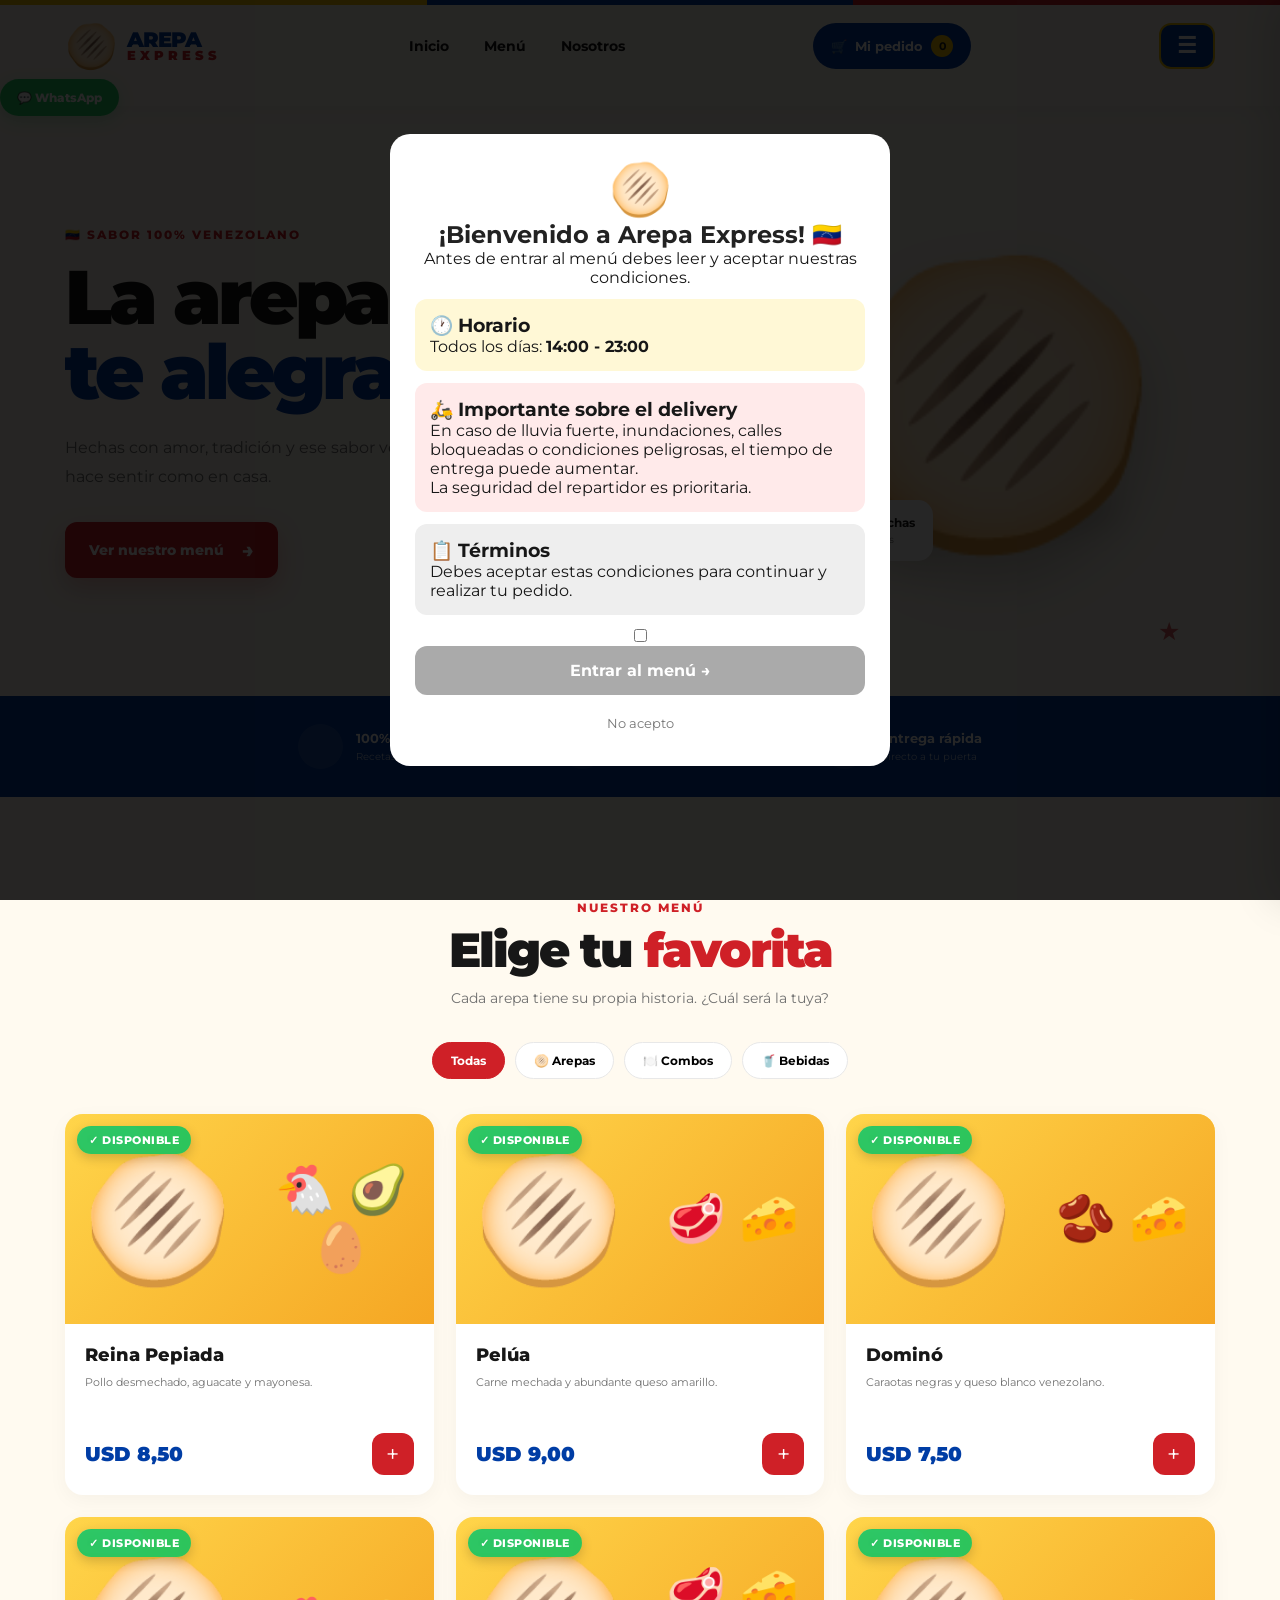
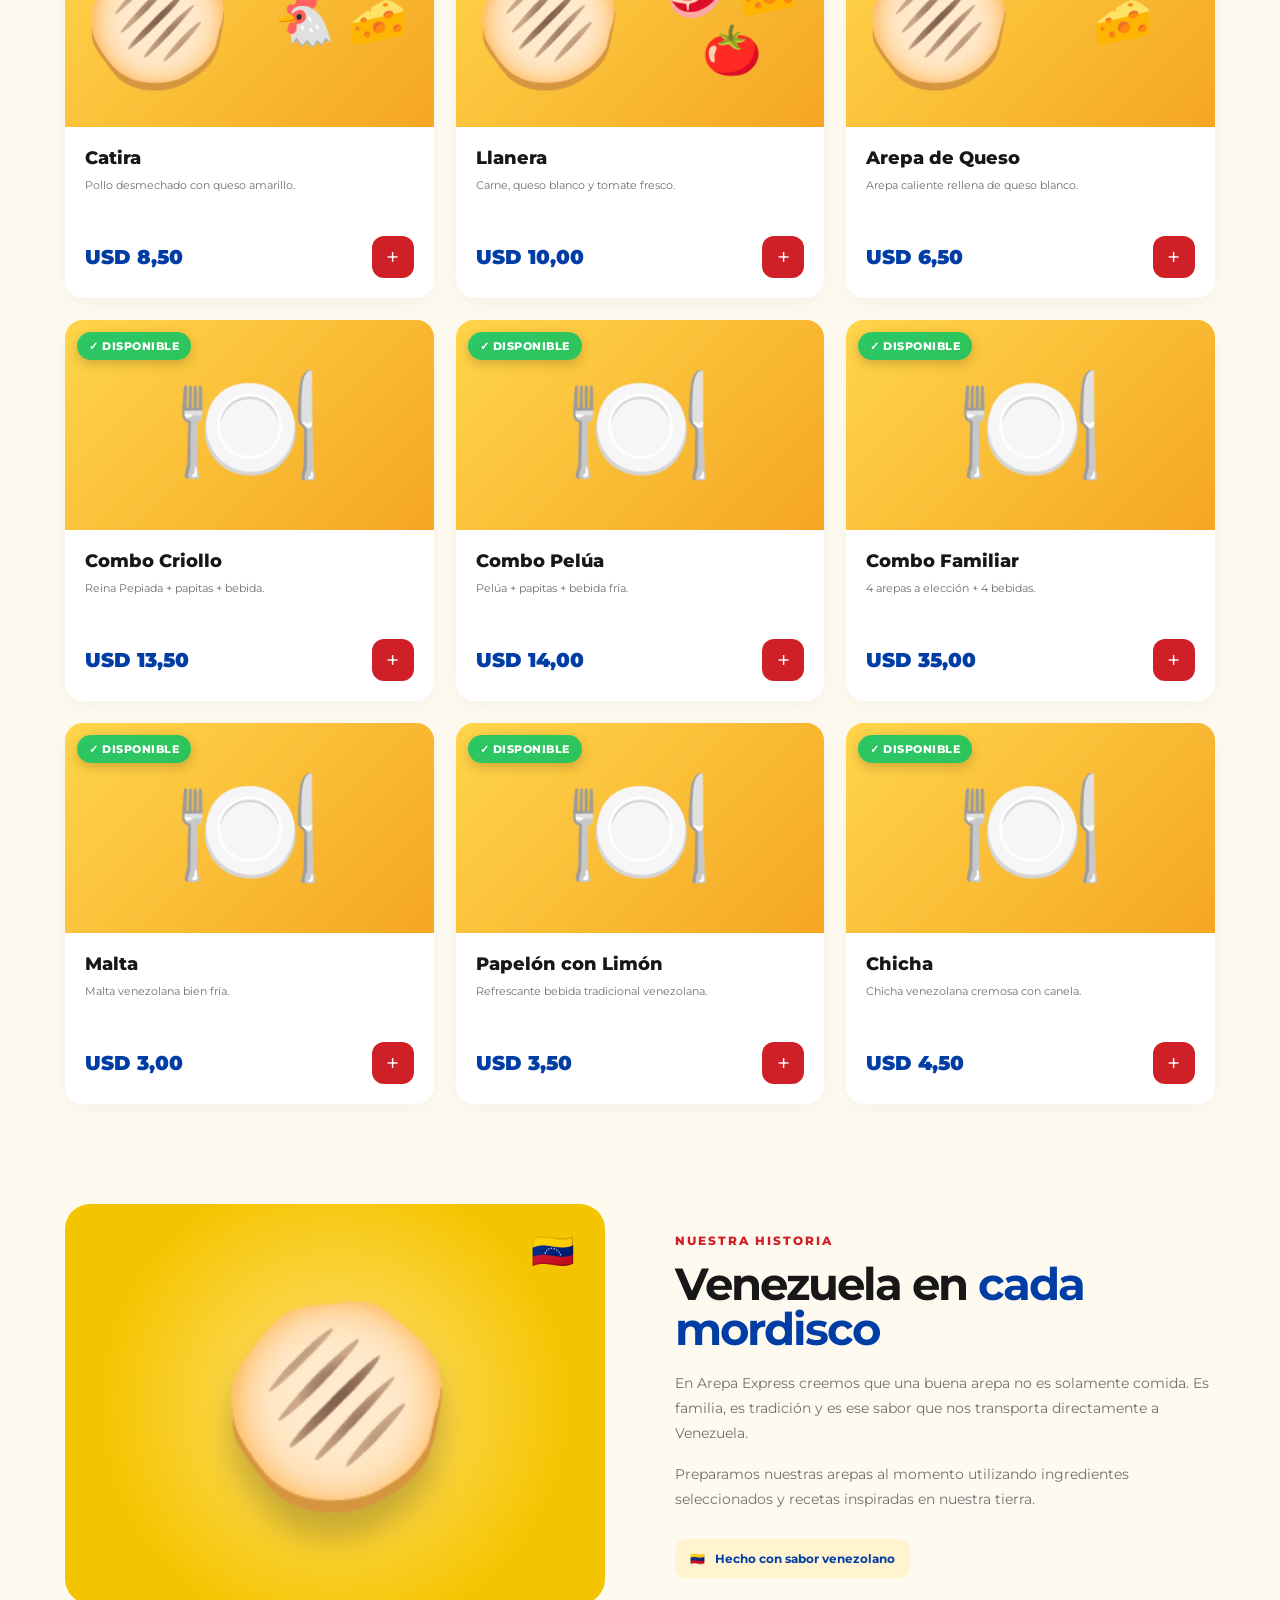
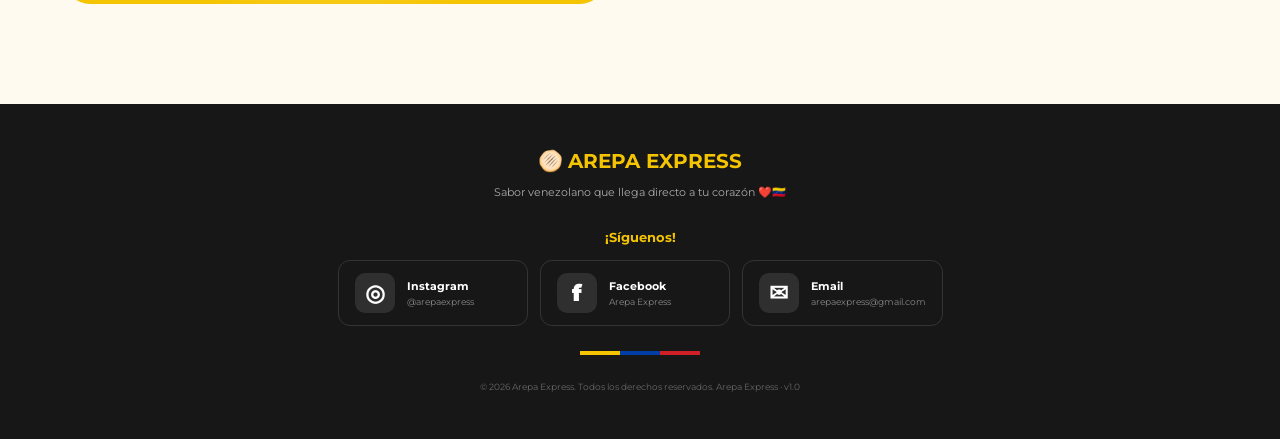
==== commit 57b63ff7: "Add files via upload" ====
--- a/index.html
+++ b/index.html
@@ -150,8 +150,8 @@
 
         </nav>
 
-        <a
-    href="https://wa.me/584121234567"
+<a
+    href="#"
     class="header-whatsapp"
     target="_blank"
     rel="noopener noreferrer"
@@ -159,6 +159,7 @@
 >
     💬 WhatsApp
 </a>
+
     </header>
 
 
@@ -523,12 +524,11 @@
         © 2026 Arepa Express. Todos los derechos reservados.
     </small>
 
+    
+<small class="site-version">Arepa Express · v1.0</small>
+
+
 </footer>
-    
-
-
-    <script src="script.js"></script>
-
 
     <!-- ================= MENSAJE DE GRACIAS ================= -->
 
@@ -580,5 +580,8 @@
 
 </div>
 
+
+<script src="script.js"></script>
+
 </body>
 </html>
